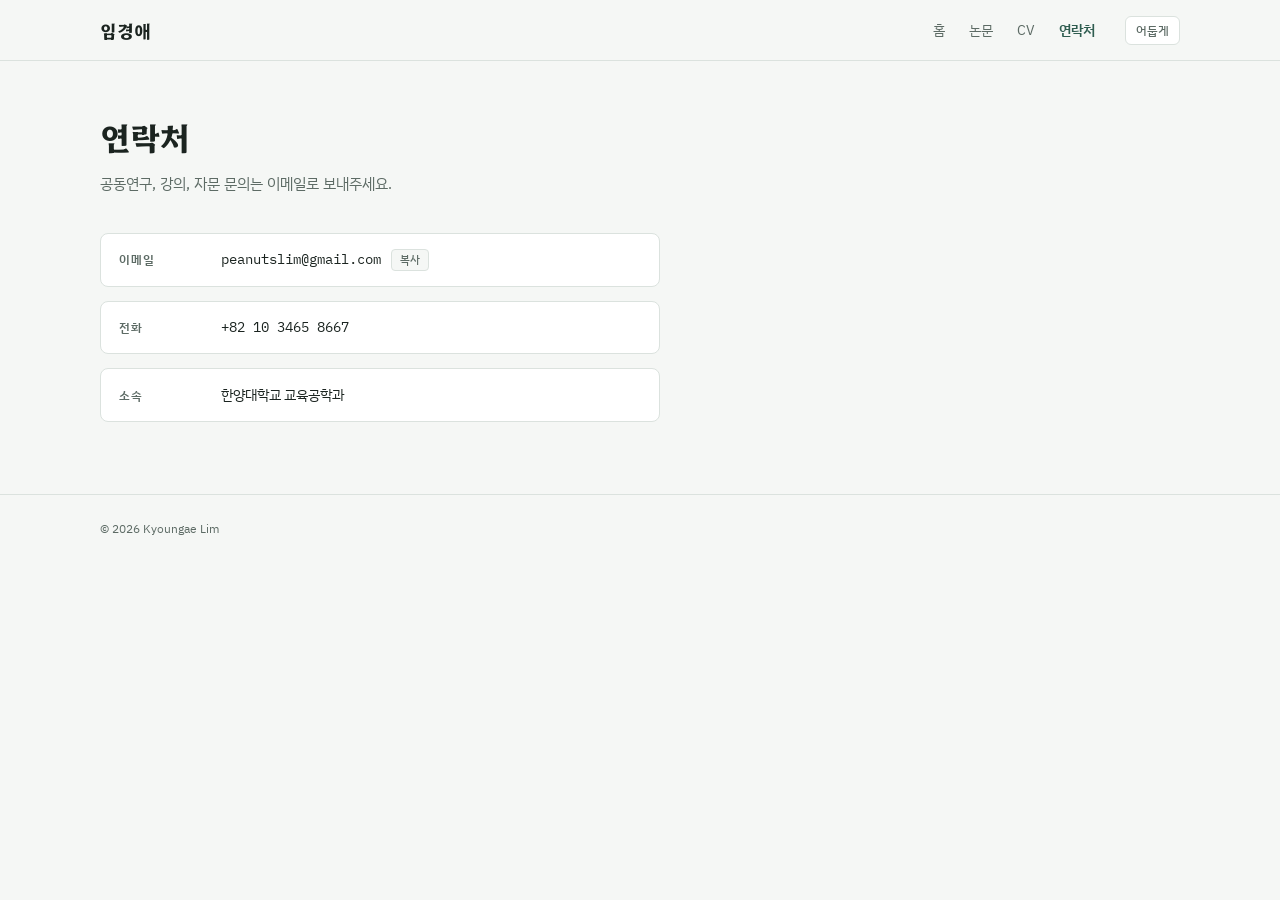
==== contact.html @ ba347957 "Initial research homepage Co-Authored-By: Claude Opus 5.5 <noreply@anthropic.com>" ====
<!doctype html>
<html lang="ko">
<head>
<meta charset="utf-8">
<meta name="viewport" content="width=device-width, initial-scale=1, viewport-fit=cover">
<title>연락처 | 임경애</title>
<link rel="preconnect" href="https://fonts.googleapis.com">
<link rel="preconnect" href="https://fonts.gstatic.com" crossorigin>
<link rel="stylesheet" href="https://fonts.googleapis.com/css2?family=Hahmlet:wght@400;600;700&family=IBM+Plex+Sans+KR:wght@400;500;600&family=IBM+Plex+Mono:wght@400;500&display=swap">
<link rel="stylesheet" href="assets/style.css">
</head>
<body>
<header class="site-head gutter">
  <div class="inner">
    <a class="brand" href="index.html">임경애</a>
    <nav class="menu" aria-label="주 메뉴">
      <a href="index.html">홈</a>
      <a href="publications.html">논문</a>
      <a href="cv.html">CV</a>
      <a href="contact.html" aria-current="page">연락처</a>
    </nav>
    <button class="theme-btn" id="theme-btn" type="button">어둡게</button>
  </div>
</header>

<main class="gutter">
  <div class="inner">
    <h1 class="page-title">연락처</h1>
    <p class="page-sub">공동연구, 강의, 자문 문의는 이메일로 보내주세요.</p>
    <div class="contact-box">
      <div class="contact-row"><span class="k">이메일</span><span class="v"><span id="email">peanutslim@gmail.com</span><button class="copy" id="copy-email" type="button" data-target="email">복사</button></span></div>
      <div class="contact-row"><span class="k">전화</span><span class="v"><span id="phone">+82 10 3465 8667</span></span></div>
      <div class="contact-row"><span class="k">소속</span><span class="v" style="font-family:var(--body)">한양대학교 교육공학과</span></div>
    </div>
  </div>
</main>

<footer class="site-foot gutter"><div class="inner">© 2026 Kyoungae Lim</div></footer>
<script src="assets/site.js"></script>
</body>
</html>
---- assets/style.css ----
/* 임경애 연구자 홈페이지 공통 스타일
   Layout: 상단 고정 메뉴 + 페이지별 본문, 홈은 왼쪽 프로필 카드와 오른쪽 소개 */
:root{
  --bg:#f5f7f5; --surface:#ffffff; --fg:#1b2420; --muted:#5d6b65; --line:#dbe2de;
  --accent:#2f5d50; --accent-soft:#e3ece8; --mark:#9a7a35;
  --display:"Hahmlet","Nanum Myeongjo",Georgia,serif;
  --body:"IBM Plex Sans KR","Apple SD Gothic Neo","Malgun Gothic",system-ui,sans-serif;
  --mono:"IBM Plex Mono",ui-monospace,Consolas,monospace;
}
@media (prefers-color-scheme:dark){:root:not([data-theme="light"]){
  --bg:#121815; --surface:#18201c; --fg:#e4ebe7; --muted:#9aaaa2; --line:#2a3530;
  --accent:#8cc4b2; --accent-soft:#1f2e28; --mark:#d2b06a; color-scheme:dark}}
:root[data-theme="dark"]{
  --bg:#121815; --surface:#18201c; --fg:#e4ebe7; --muted:#9aaaa2; --line:#2a3530;
  --accent:#8cc4b2; --accent-soft:#1f2e28; --mark:#d2b06a; color-scheme:dark}

*{box-sizing:border-box}
html{-webkit-text-size-adjust:100%}
body{margin:0;background:var(--bg);color:var(--fg);font-family:var(--body);font-size:15px;line-height:1.7}
img{max-width:100%}
a{color:var(--accent)}
a:focus-visible,button:focus-visible{outline:2px solid var(--accent);outline-offset:2px;border-radius:3px}
.gutter{padding-left:max(16px,env(safe-area-inset-left,0px));padding-right:max(16px,env(safe-area-inset-right,0px))}
.inner{max-width:1080px;margin:0 auto}

/* 상단 메뉴 */
.site-head{position:sticky;top:0;z-index:5;background:var(--bg);border-bottom:1px solid var(--line);padding-top:env(safe-area-inset-top,0px)}
.site-head .inner{display:flex;align-items:center;gap:20px;min-height:60px;flex-wrap:wrap}
.brand{font-family:var(--display);font-weight:700;font-size:18px;color:var(--fg);text-decoration:none}
.menu{display:flex;gap:4px;margin-left:auto;flex-wrap:wrap}
.menu a{color:var(--muted);text-decoration:none;font-size:14px;padding:6px 10px;border-radius:6px}
.menu a:hover{color:var(--fg);background:var(--accent-soft)}
.menu a[aria-current="page"]{color:var(--accent);font-weight:600}
.theme-btn{border:1px solid var(--line);background:var(--surface);color:var(--muted);border-radius:6px;font:500 12px var(--body);padding:5px 10px;cursor:pointer}
.theme-btn:hover{color:var(--accent);border-color:var(--accent)}

main{padding-block:48px 72px}
.page-title{margin:0 0 8px;font-family:var(--display);font-size:32px;font-weight:700;text-wrap:balance}
.page-sub{margin:0 0 36px;color:var(--muted)}
h2{margin:0 0 18px;font-family:var(--display);font-size:22px;font-weight:600;display:flex;align-items:baseline;gap:12px;padding-bottom:10px;border-bottom:1px solid var(--line);text-wrap:balance}
h2 .count{margin-left:auto;font:400 12px var(--mono);color:var(--muted)}
.stack{display:flex;flex-direction:column;gap:52px}

/* 홈 */
.hero{display:grid;grid-template-columns:280px minmax(0,1fr);gap:56px;align-items:start}
.card{display:flex;flex-direction:column;align-items:center;text-align:center;gap:12px}
.photo{width:180px;height:180px;border-radius:50%;object-fit:cover;background:var(--accent);color:var(--bg);display:grid;place-items:center;font-family:var(--display);font-size:64px;font-weight:700;overflow:hidden}
.photo img{width:100%;height:100%;object-fit:cover}
.card h1{margin:6px 0 0;font-family:var(--display);font-size:30px;line-height:1.25}
.card .en{color:var(--muted);font-size:14px;letter-spacing:.04em}
.card .role{margin:0;font-size:14px;color:var(--muted)}
.links{display:flex;flex-wrap:wrap;justify-content:center;gap:8px;margin-top:4px}
.links a{font-size:13px;text-decoration:none;border:1px solid var(--line);background:var(--surface);border-radius:999px;padding:3px 12px}
.links a:hover{border-color:var(--accent)}
.bio p{margin:0 0 14px;max-width:38em;font-size:16px}
.bio .lead{font-family:var(--display);font-size:20px;line-height:1.65}
.two{display:grid;grid-template-columns:1fr 1fr;gap:32px;margin-top:28px}
.two h3{margin:0 0 10px;font:600 13px var(--body);letter-spacing:.12em;color:var(--muted)}
.plain{list-style:none;margin:0;padding:0;display:flex;flex-direction:column;gap:8px}
.plain li{padding-left:16px;position:relative}
.plain li::before{content:"";position:absolute;left:0;top:.75em;width:6px;height:6px;border-radius:50%;background:var(--mark)}
.edu li b{display:block;font-weight:600}
.edu li span{font-size:13px;color:var(--muted)}
.research{display:grid;grid-template-columns:repeat(2,minmax(0,1fr));gap:16px}
.research article{background:var(--surface);border:1px solid var(--line);border-radius:8px;padding:18px 20px}
.research h3{margin:0 0 6px;font-family:var(--display);font-size:17px;font-weight:600}
.research p{margin:0;font-size:14px;color:var(--muted)}
.more{display:inline-block;margin-top:14px;font-size:14px;font-weight:600;text-decoration:none}

/* 논문 */
.filters{display:flex;flex-wrap:wrap;gap:8px;margin-bottom:18px}
.chip{font:500 13px var(--body);border:1px solid var(--line);background:var(--surface);color:var(--muted);border-radius:999px;padding:4px 12px;cursor:pointer}
.chip[aria-pressed="true"]{background:var(--accent);border-color:var(--accent);color:var(--bg)}
.year-group{display:grid;grid-template-columns:64px minmax(0,1fr);gap:16px;padding-block:6px}
.year{font:500 14px var(--mono);color:var(--mark);padding-top:12px}
.pubs{list-style:none;margin:0;padding:0;display:flex;flex-direction:column}
.pub{padding:12px 0;border-bottom:1px dashed var(--line)}
.pub:last-child{border-bottom:0}
.pub .t{font-weight:600;line-height:1.55}
.pub .a{font-size:14px;color:var(--muted)}
.pub .a strong{color:var(--fg);font-weight:600;text-decoration:underline;text-decoration-color:var(--mark);text-underline-offset:3px}
.pub .j{font-size:14px}
.tags{display:inline-flex;gap:6px;flex-wrap:wrap;margin-left:6px;vertical-align:1px}
.tag{font:500 11px var(--body);color:var(--accent);background:var(--accent-soft);padding:1px 7px;border-radius:3px}
.featured{display:grid;grid-template-columns:repeat(2,minmax(0,1fr));gap:16px}
.featured article{border:1px solid var(--line);border-radius:8px;background:var(--surface);padding:18px 20px;display:flex;flex-direction:column;gap:6px}
.featured .jn{font:600 12px var(--body);letter-spacing:.06em;color:var(--mark)}
.featured .t{font-family:var(--display);font-weight:600;font-size:17px;line-height:1.45}
.featured .a{font-size:13px;color:var(--muted)}
.featured .a strong{color:var(--fg)}
.empty{color:var(--muted);font-size:14px;padding:12px 0}

/* CV 목록 */
.rows{list-style:none;margin:0;padding:0;display:flex;flex-direction:column}
.row{display:grid;grid-template-columns:150px minmax(0,1fr);gap:16px;padding:11px 0;border-bottom:1px solid var(--line)}
.row:last-child{border-bottom:0}
.when{font:400 13px var(--mono);color:var(--muted);padding-top:2px;font-variant-numeric:tabular-nums}
.what b{font-weight:600}
.what p{margin:2px 0 0;font-size:14px;color:var(--muted)}
.what ul{margin:4px 0 0;padding-left:18px;font-size:14px;color:var(--muted)}
.badge{font:500 11px var(--body);color:var(--mark);border:1px solid var(--mark);border-radius:3px;padding:0 6px;margin-left:6px;vertical-align:2px;white-space:nowrap}
.cv-layout{display:grid;grid-template-columns:180px minmax(0,1fr);gap:48px}
.toc{position:sticky;top:84px;align-self:start}
.toc ul{list-style:none;margin:0;padding:0;border-left:1px solid var(--line)}
.toc a{display:block;padding:3px 0 3px 14px;margin-left:-1px;border-left:2px solid transparent;color:var(--muted);text-decoration:none;font-size:14px}
.toc a:hover{color:var(--fg);border-left-color:var(--accent)}
section{scroll-margin-top:84px}

/* 연락처 */
.contact-box{display:flex;flex-direction:column;gap:14px;max-width:560px}
.contact-row{display:grid;grid-template-columns:90px minmax(0,1fr);gap:12px;align-items:center;padding:14px 18px;border:1px solid var(--line);border-radius:8px;background:var(--surface)}
.contact-row .k{font:600 12px var(--body);letter-spacing:.1em;color:var(--muted)}
.contact-row .v{font-family:var(--mono);font-size:14px;display:flex;gap:10px;align-items:center;flex-wrap:wrap;word-break:break-all}
.copy{font:500 11px var(--body);border:1px solid var(--line);background:var(--bg);color:var(--muted);border-radius:4px;padding:2px 8px;cursor:pointer}
.copy:hover{color:var(--accent);border-color:var(--accent)}

.site-foot{border-top:1px solid var(--line);padding-block:24px;font-size:12px;color:var(--muted)}

@media (max-width:860px){
  .hero{grid-template-columns:minmax(0,1fr);gap:32px}
  .cv-layout{grid-template-columns:minmax(0,1fr);gap:24px}
  .toc{position:static}
  .toc ul{display:flex;flex-wrap:wrap;gap:6px;border-left:0}
  .toc a{border:1px solid var(--line);border-radius:999px;padding:2px 10px;margin:0;font-size:13px}
}
@media (max-width:600px){
  .two,.research,.featured{grid-template-columns:minmax(0,1fr)}
  .row{grid-template-columns:minmax(0,1fr);gap:2px}
  .year-group{grid-template-columns:minmax(0,1fr);gap:0}
  .year{padding-top:4px}
  .menu{margin-left:0;width:100%}
  .site-head .inner{padding-block:8px;gap:4px}
  .page-title{font-size:28px}
}
@media (prefers-reduced-motion:no-preference){html{scroll-behavior:smooth}}
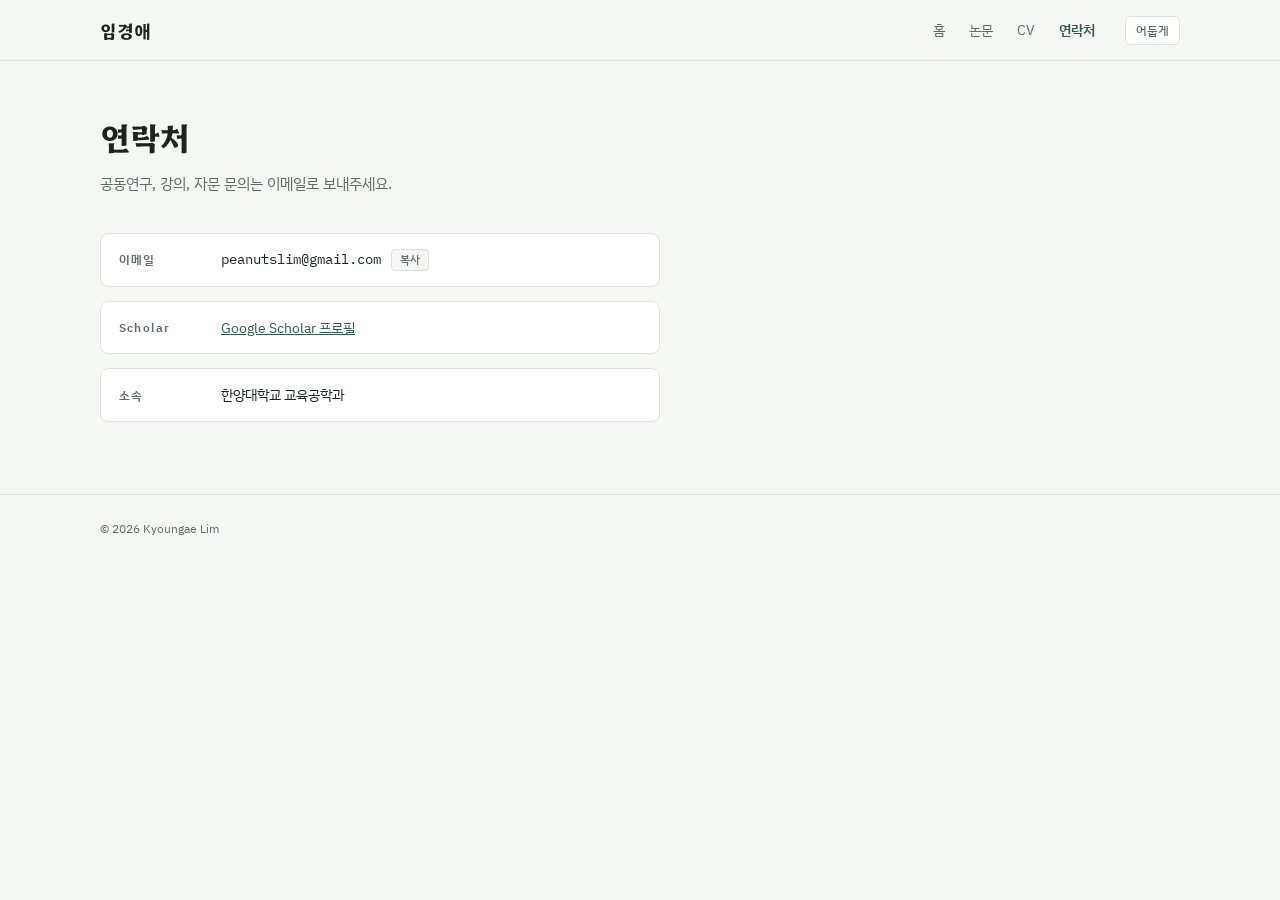
==== commit 925d4099: "Update bio, upper-body photo, Scholar link; remove phone, ongoing research, forthcoming book Co-Auth" ====
--- a/contact.html
+++ b/contact.html
@@ -29,7 +29,7 @@
     <p class="page-sub">공동연구, 강의, 자문 문의는 이메일로 보내주세요.</p>
     <div class="contact-box">
       <div class="contact-row"><span class="k">이메일</span><span class="v"><span id="email">peanutslim@gmail.com</span><button class="copy" id="copy-email" type="button" data-target="email">복사</button></span></div>
-      <div class="contact-row"><span class="k">전화</span><span class="v"><span id="phone">+82 10 3465 8667</span></span></div>
+      <div class="contact-row"><span class="k">Scholar</span><span class="v" style="font-family:var(--body)"><a href="https://scholar.google.com/citations?hl=ko&amp;user=kr7vKHcAAAAJ" target="_blank" rel="noopener">Google Scholar 프로필</a></span></div>
       <div class="contact-row"><span class="k">소속</span><span class="v" style="font-family:var(--body)">한양대학교 교육공학과</span></div>
     </div>
   </div>
--- a/assets/style.css
+++ b/assets/style.css
@@ -41,12 +41,14 @@
 h2 .count{margin-left:auto;font:400 12px var(--mono);color:var(--muted)}
 .stack{display:flex;flex-direction:column;gap:52px}
 
-/* 홈 */
-.hero{display:grid;grid-template-columns:280px minmax(0,1fr);gap:56px;align-items:start}
-.card{display:flex;flex-direction:column;align-items:center;text-align:center;gap:12px}
-.photo{width:180px;height:180px;border-radius:50%;object-fit:cover;background:var(--accent);color:var(--bg);display:grid;place-items:center;font-family:var(--display);font-size:64px;font-weight:700;overflow:hidden}
-.photo img{width:100%;height:100%;object-fit:cover}
-.card h1{margin:6px 0 0;font-family:var(--display);font-size:30px;line-height:1.25}
+/* 홈: 위쪽 가로 프로필 띠 + 아래 논문 */
+.hero{display:grid;grid-template-columns:minmax(0,1fr);gap:28px}
+.card{display:grid;grid-template-columns:150px minmax(0,1fr);column-gap:24px;row-gap:4px;align-items:center;padding-bottom:28px;border-bottom:1px solid var(--line)}
+.card .photo{grid-row:span 4}
+.card .links{justify-content:flex-start}
+.photo{width:150px;height:200px;border-radius:8px;object-fit:cover;background:var(--accent);color:var(--bg);display:grid;place-items:center;font-family:var(--display);font-size:44px;font-weight:700;overflow:hidden}
+.photo img{width:100%;height:100%;object-fit:cover;object-position:center top}
+.card h1{margin:0;font-family:var(--display);font-size:32px;line-height:1.25;display:flex;align-items:baseline;gap:12px;flex-wrap:wrap}
 .card .en{color:var(--muted);font-size:14px;letter-spacing:.04em}
 .card .role{margin:0;font-size:14px;color:var(--muted)}
 .links{display:flex;flex-wrap:wrap;justify-content:center;gap:8px;margin-top:4px}
@@ -117,7 +119,6 @@
 .site-foot{border-top:1px solid var(--line);padding-block:24px;font-size:12px;color:var(--muted)}
 
 @media (max-width:860px){
-  .hero{grid-template-columns:minmax(0,1fr);gap:32px}
   .cv-layout{grid-template-columns:minmax(0,1fr);gap:24px}
   .toc{position:static}
   .toc ul{display:flex;flex-wrap:wrap;gap:6px;border-left:0}
@@ -125,6 +126,9 @@
 }
 @media (max-width:600px){
   .two,.research,.featured{grid-template-columns:minmax(0,1fr)}
+  .card{grid-template-columns:96px minmax(0,1fr);column-gap:16px}
+  .photo{width:96px;height:128px}
+  .card h1{font-size:26px}
   .row{grid-template-columns:minmax(0,1fr);gap:2px}
   .year-group{grid-template-columns:minmax(0,1fr);gap:0}
   .year{padding-top:4px}
